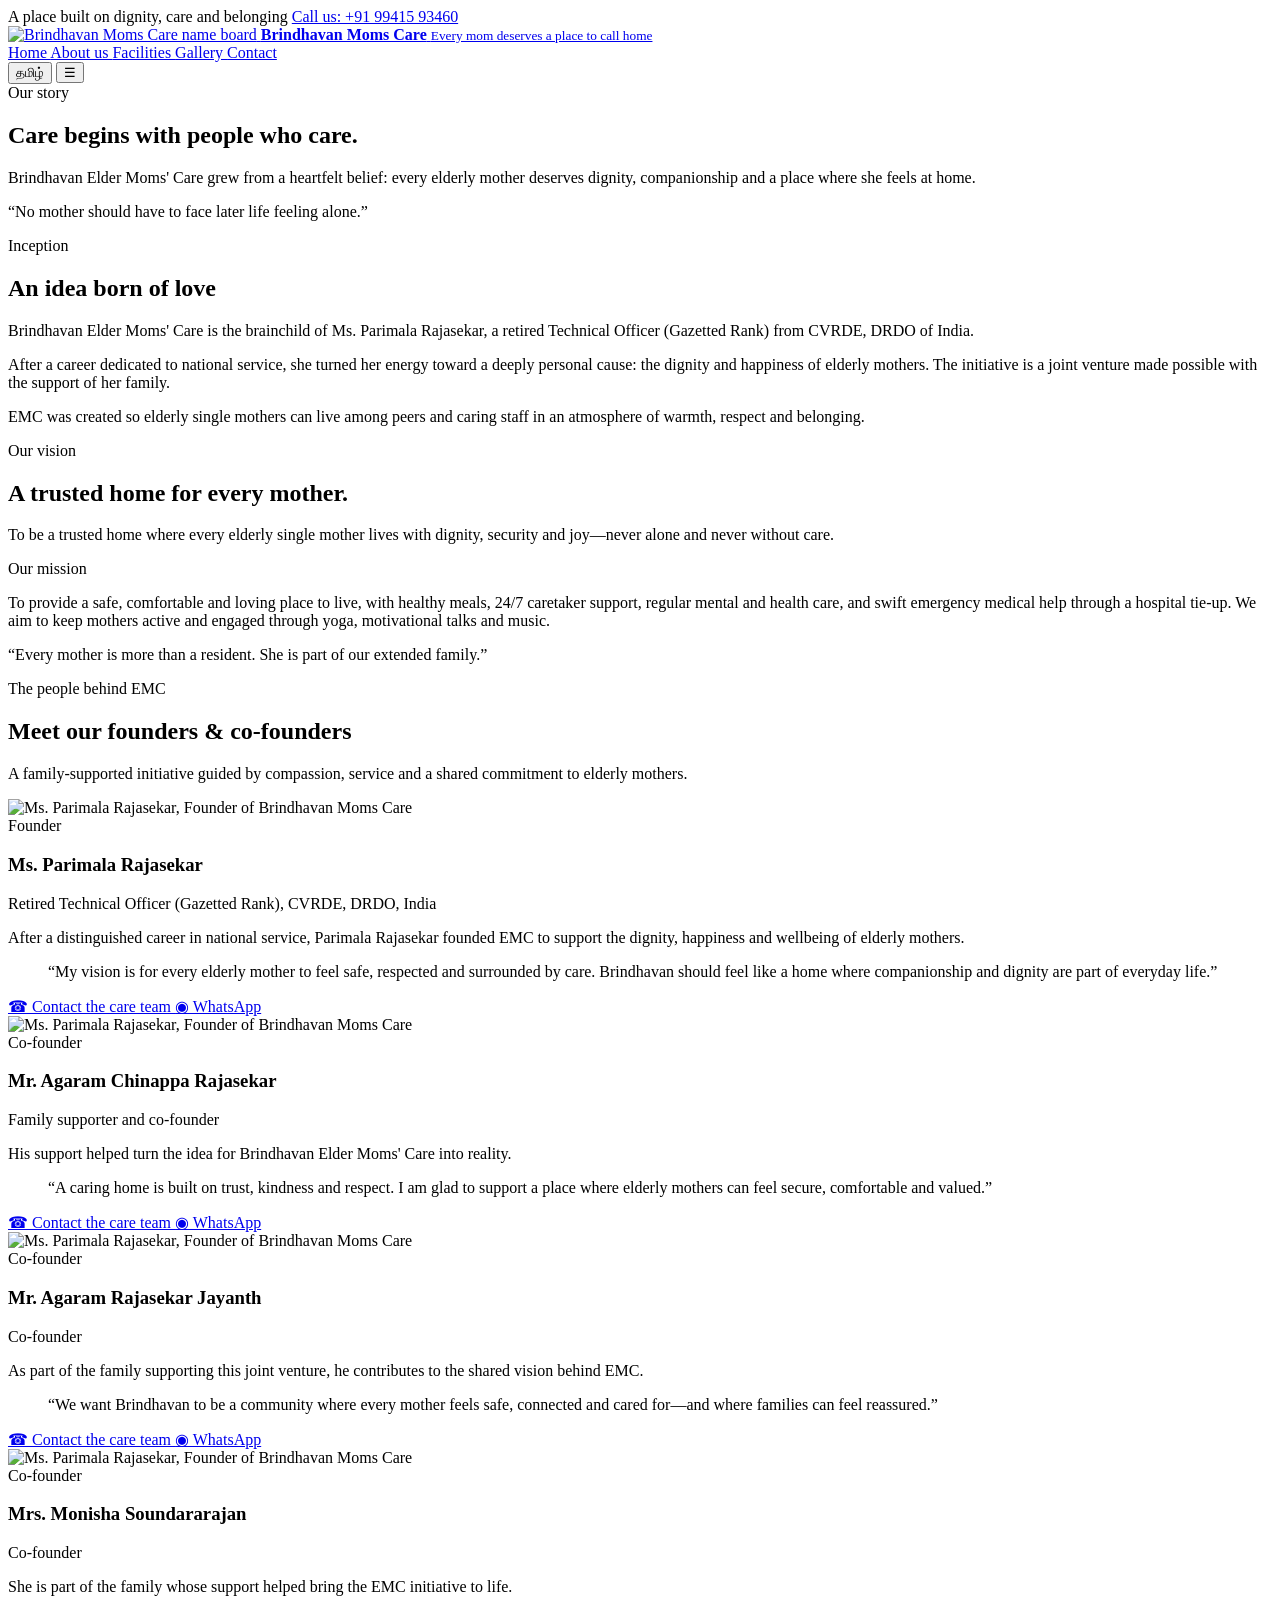
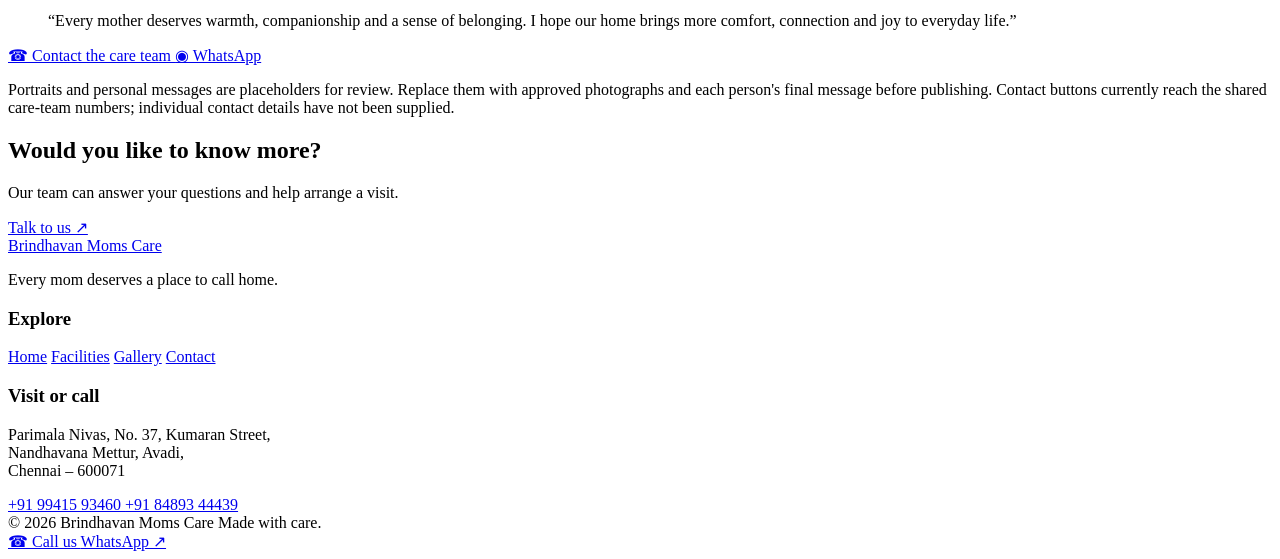
==== about.html @ d71b8631 "Add files via upload" ====
<!doctype html>
<html lang="en">
<head>
    <meta charset="utf-8">
    <meta name="viewport" content="width=device-width, initial-scale=1">
    <meta name="theme-color" content="#304c3b">
    <meta
        name="description"
        content="Meet the family behind Brindhavan Elder Moms' Care and learn about its vision and mission."
    >

    <title>About Us | Brindhavan Moms Care</title>

    <link rel="stylesheet" href="assets/style.css">
</head>

<body>
    <div class="topbar">
        <div class="container">
            <span
                data-en="A place built on dignity, care and belonging"
                data-ta="மரியாதை, அக்கறை, அன்பு நிறைந்த இல்லம்"
            >
                A place built on dignity, care and belonging
            </span>

            <span class="top-right">
                <a href="tel:+919941593460">
                    Call us: +91 99415 93460
                </a>
            </span>
        </div>
    </div>

    <header class="site-header">
        <div class="container nav-wrap">
            <a class="brand" href="index.html">
                <img
                    src="assets/brindhavan-board.jpg"
                    alt="Brindhavan Moms Care name board"
                >

                <span>
                    <strong>Brindhavan Moms Care</strong>
                    <small>Every mom deserves a place to call home</small>
                </span>
            </a>

            <nav class="nav" aria-label="Main navigation">
                <a href="index.html" data-en="Home" data-ta="முகப்பு">
                    Home
                </a>

                <a
                    class="active"
                    href="about.html"
                    data-en="About us"
                    data-ta="எங்களைப் பற்றி"
                >
                    About us
                </a>

                <a
                    href="facilities.html"
                    data-en="Facilities"
                    data-ta="வசதிகள்"
                >
                    Facilities
                </a>

                <a
                    href="gallery.html"
                    data-en="Gallery"
                    data-ta="புகைப்படங்கள்"
                >
                    Gallery
                </a>

                <a
                    href="contact.html"
                    data-en="Contact"
                    data-ta="தொடர்பு"
                >
                    Contact
                </a>
            </nav>

            <div class="nav-actions">
                <button
                    class="lang-btn"
                    type="button"
                    aria-label="Switch language"
                >
                    தமிழ்
                </button>

                <button
                    class="menu-btn"
                    type="button"
                    aria-label="Open navigation"
                    aria-expanded="false"
                >
                    ☰
                </button>
            </div>
        </div>
    </header>

    <main>
        <!-- Page Hero -->
        <section class="page-hero">
            <div class="container">
                <span class="eyebrow">Our story</span>

                <h1>Care begins with people who care.</h1>

                <p class="lead">
                    Brindhavan Elder Moms' Care grew from a heartfelt belief:
                    every elderly mother deserves dignity, companionship and
                    a place where she feels at home.
                </p>
            </div>
        </section>

        <!-- Inception -->
        <section class="section">
            <div class="container split">
                <div class="art-panel reveal">
                    <div class="art-quote">
                        <p>
                            “No mother should have to face later life feeling alone.”
                        </p>
                    </div>
                </div>

                <div class="reveal">
                    <span class="eyebrow">Inception</span>

                    <h2>An idea born of love</h2>

                    <p class="lead">
                        Brindhavan Elder Moms' Care is the brainchild of
                        Ms. Parimala Rajasekar, a retired Technical Officer
                        (Gazetted Rank) from CVRDE, DRDO of India.
                    </p>

                    <p>
                        After a career dedicated to national service, she
                        turned her energy toward a deeply personal cause:
                        the dignity and happiness of elderly mothers. The
                        initiative is a joint venture made possible with
                        the support of her family.
                    </p>

                    <p>
                        EMC was created so elderly single mothers can live
                        among peers and caring staff in an atmosphere of
                        warmth, respect and belonging.
                    </p>
                </div>
            </div>
        </section>

        <!-- Vision and Mission -->
        <section class="section soft-band">
            <div class="container split">
                <div class="reveal">
                    <span class="eyebrow">Our vision</span>

                    <h2>A trusted home for every mother.</h2>

                    <p class="lead">
                        To be a trusted home where every elderly single
                        mother lives with dignity, security and joy—never
                        alone and never without care.
                    </p>

                    <span class="eyebrow" style="margin-top: 18px">
                        Our mission
                    </span>

                    <p>
                        To provide a safe, comfortable and loving place to
                        live, with healthy meals, 24/7 caretaker support,
                        regular mental and health care, and swift emergency
                        medical help through a hospital tie-up. We aim to
                        keep mothers active and engaged through yoga,
                        motivational talks and music.
                    </p>
                </div>

                <div class="art-panel reveal">
                    <div class="art-quote">
                        <p>
                            “Every mother is more than a resident. She is
                            part of our extended family.”
                        </p>
                    </div>
                </div>
            </div>
        </section>

        <!-- Founders and Co-founders -->
        <section class="section">
            <div class="container">
                <div class="section-head">
                    <span class="eyebrow">The people behind EMC</span>

                    <h2>Meet our founders &amp; co-founders</h2>

                    <p class="lead">
                        A family-supported initiative guided by compassion,
                        service and a shared commitment to elderly mothers.
                    </p>
                </div>

                <div class="profile-list">
                    <!-- Founder: Parimala Rajasekar -->
                    <article class="profile reveal">
                        <div class="portrait">
    <img
        src="images/parimala-rajasekar.jpg"
        alt="Ms. Parimala Rajasekar, Founder of Brindhavan Moms Care"
    />
</div>

                        <div class="profile-body">
                            <span class="role">Founder</span>

                            <h3>Ms. Parimala Rajasekar</h3>

                            <p class="position">
                                Retired Technical Officer (Gazetted Rank),
                                CVRDE, DRDO, India
                            </p>

                            <p>
                                After a distinguished career in national
                                service, Parimala Rajasekar founded EMC to
                                support the dignity, happiness and wellbeing
                                of elderly mothers.
                            </p>

                            <blockquote class="message">
                                “My vision is for every elderly mother to
                                feel safe, respected and surrounded by care.
                                Brindhavan should feel like a home where
                                companionship and dignity are part of
                                everyday life.”
                            </blockquote>

                            <div class="contact-links">
                                <a href="tel:+919941593460">
                                    ☎ Contact the care team
                                </a>

                                <a
                                    href="https://wa.me/919941593460"
                                    target="_blank"
                                    rel="noopener"
                                >
                                    ◉ WhatsApp
                                </a>
                            </div>
                        </div>
                    </article>

                    <!-- Co-founder: Agaram Chinappa Rajasekar -->
                    <article class="profile reveal">
                        <div class="portrait">
    <img
        src="images/parimala-rajasekar.jpg"
        alt="Ms. Parimala Rajasekar, Founder of Brindhavan Moms Care"
    />
</div>

                        <div class="profile-body">
                            <span class="role">Co-founder</span>

                            <h3>Mr. Agaram Chinappa Rajasekar</h3>

                            <p class="position">
                                Family supporter and co-founder
                            </p>

                            <p>
                                His support helped turn the idea for
                                Brindhavan Elder Moms' Care into reality.
                            </p>

                            <blockquote class="message">
                                “A caring home is built on trust, kindness
                                and respect. I am glad to support a place
                                where elderly mothers can feel secure,
                                comfortable and valued.”
                            </blockquote>

                            <div class="contact-links">
                                <a href="tel:+919941593460">
                                    ☎ Contact the care team
                                </a>

                                <a
                                    href="https://wa.me/919941593460"
                                    target="_blank"
                                    rel="noopener"
                                >
                                    ◉ WhatsApp
                                </a>
                            </div>
                        </div>
                    </article>

                    <!-- Co-founder: Agaram Rajasekar Jayanth -->
                    <article class="profile reveal">
                        <div class="portrait">
    <img
        src="images/parimala-rajasekar.jpg"
        alt="Ms. Parimala Rajasekar, Founder of Brindhavan Moms Care"
    />
</div>

                        <div class="profile-body">
                            <span class="role">Co-founder</span>

                            <h3>Mr. Agaram Rajasekar Jayanth</h3>

                            <p class="position">Co-founder</p>

                            <p>
                                As part of the family supporting this joint
                                venture, he contributes to the shared vision
                                behind EMC.
                            </p>

                            <blockquote class="message">
                                “We want Brindhavan to be a community where
                                every mother feels safe, connected and cared
                                for—and where families can feel reassured.”
                            </blockquote>

                            <div class="contact-links">
                                <a href="tel:+919941593460">
                                    ☎ Contact the care team
                                </a>

                                <a
                                    href="https://wa.me/919941593460"
                                    target="_blank"
                                    rel="noopener"
                                >
                                    ◉ WhatsApp
                                </a>
                            </div>
                        </div>
                    </article>

                    <!-- Co-founder: Monisha Soundararajan -->
                    <article class="profile reveal">
                        <div class="portrait">
    <img
        src="images/parimala-rajasekar.jpg"
        alt="Ms. Parimala Rajasekar, Founder of Brindhavan Moms Care"
    />
</div>

                        <div class="profile-body">
                            <span class="role">Co-founder</span>

                            <h3>Mrs. Monisha Soundararajan</h3>

                            <p class="position">Co-founder</p>

                            <p>
                                She is part of the family whose support
                                helped bring the EMC initiative to life.
                            </p>

                            <blockquote class="message">
                                “Every mother deserves warmth, companionship
                                and a sense of belonging. I hope our home
                                brings more comfort, connection and joy to
                                everyday life.”
                            </blockquote>

                            <div class="contact-links">
                                <a href="tel:+919941593460">
                                    ☎ Contact the care team
                                </a>

                                <a
                                    href="https://wa.me/919941593460"
                                    target="_blank"
                                    rel="noopener"
                                >
                                    ◉ WhatsApp
                                </a>
                            </div>
                        </div>
                    </article>
                </div>

                <p class="profile-note">
                    Portraits and personal messages are placeholders for
                    review. Replace them with approved photographs and each
                    person's final message before publishing. Contact buttons
                    currently reach the shared care-team numbers; individual
                    contact details have not been supplied.
                </p>
            </div>
        </section>

        <!-- Contact CTA -->
        <section class="section" style="padding-top: 0">
            <div class="container">
                <div class="cta-band">
                    <div>
                        <h2>Would you like to know more?</h2>

                        <p>
                            Our team can answer your questions and help
                            arrange a visit.
                        </p>
                    </div>

                    <a class="btn" href="contact.html">
                        Talk to us ↗
                    </a>
                </div>
            </div>
        </section>
    </main>

    <!-- Footer -->
    <footer class="site-footer">
        <div class="container">
            <div class="footer-grid">
                <div>
                    <a class="footer-brand" href="index.html">
                        Brindhavan Moms Care
                    </a>

                    <p>Every mom deserves a place to call home.</p>
                </div>

                <div>
                    <h3>Explore</h3>

                    <a href="index.html">Home</a>
                    <a href="facilities.html">Facilities</a>
                    <a href="gallery.html">Gallery</a>
                    <a href="contact.html">Contact</a>
                </div>

                <div>
                    <h3>Visit or call</h3>

                    <p>
                        Parimala Nivas, No. 37, Kumaran Street,<br>
                        Nandhavana Mettur, Avadi,<br>
                        Chennai – 600071
                    </p>

                    <a href="tel:+919941593460">
                        +91 99415 93460
                    </a>

                    <a href="tel:+918489344439">
                        +91 84893 44439
                    </a>
                </div>
            </div>

            <div class="copyright">
                <span>
                    © <span data-year></span> Brindhavan Moms Care
                </span>

                <span>Made with care.</span>
            </div>
        </div>
    </footer>

    <!-- Mobile Call-to-action -->
    <div class="mobile-cta">
        <a class="btn" href="tel:+919941593460">
            ☎ Call us
        </a>

        <a
            class="btn gold"
            href="https://wa.me/919941593460"
            target="_blank"
            rel="noopener"
        >
            WhatsApp ↗
        </a>
    </div>

    <!-- Scripts -->
    <script src="assets/script.js"></script>

    <script>
        document.querySelector('[data-year]').textContent =
            new Date().getFullYear();
    </script>
</body>
</html>
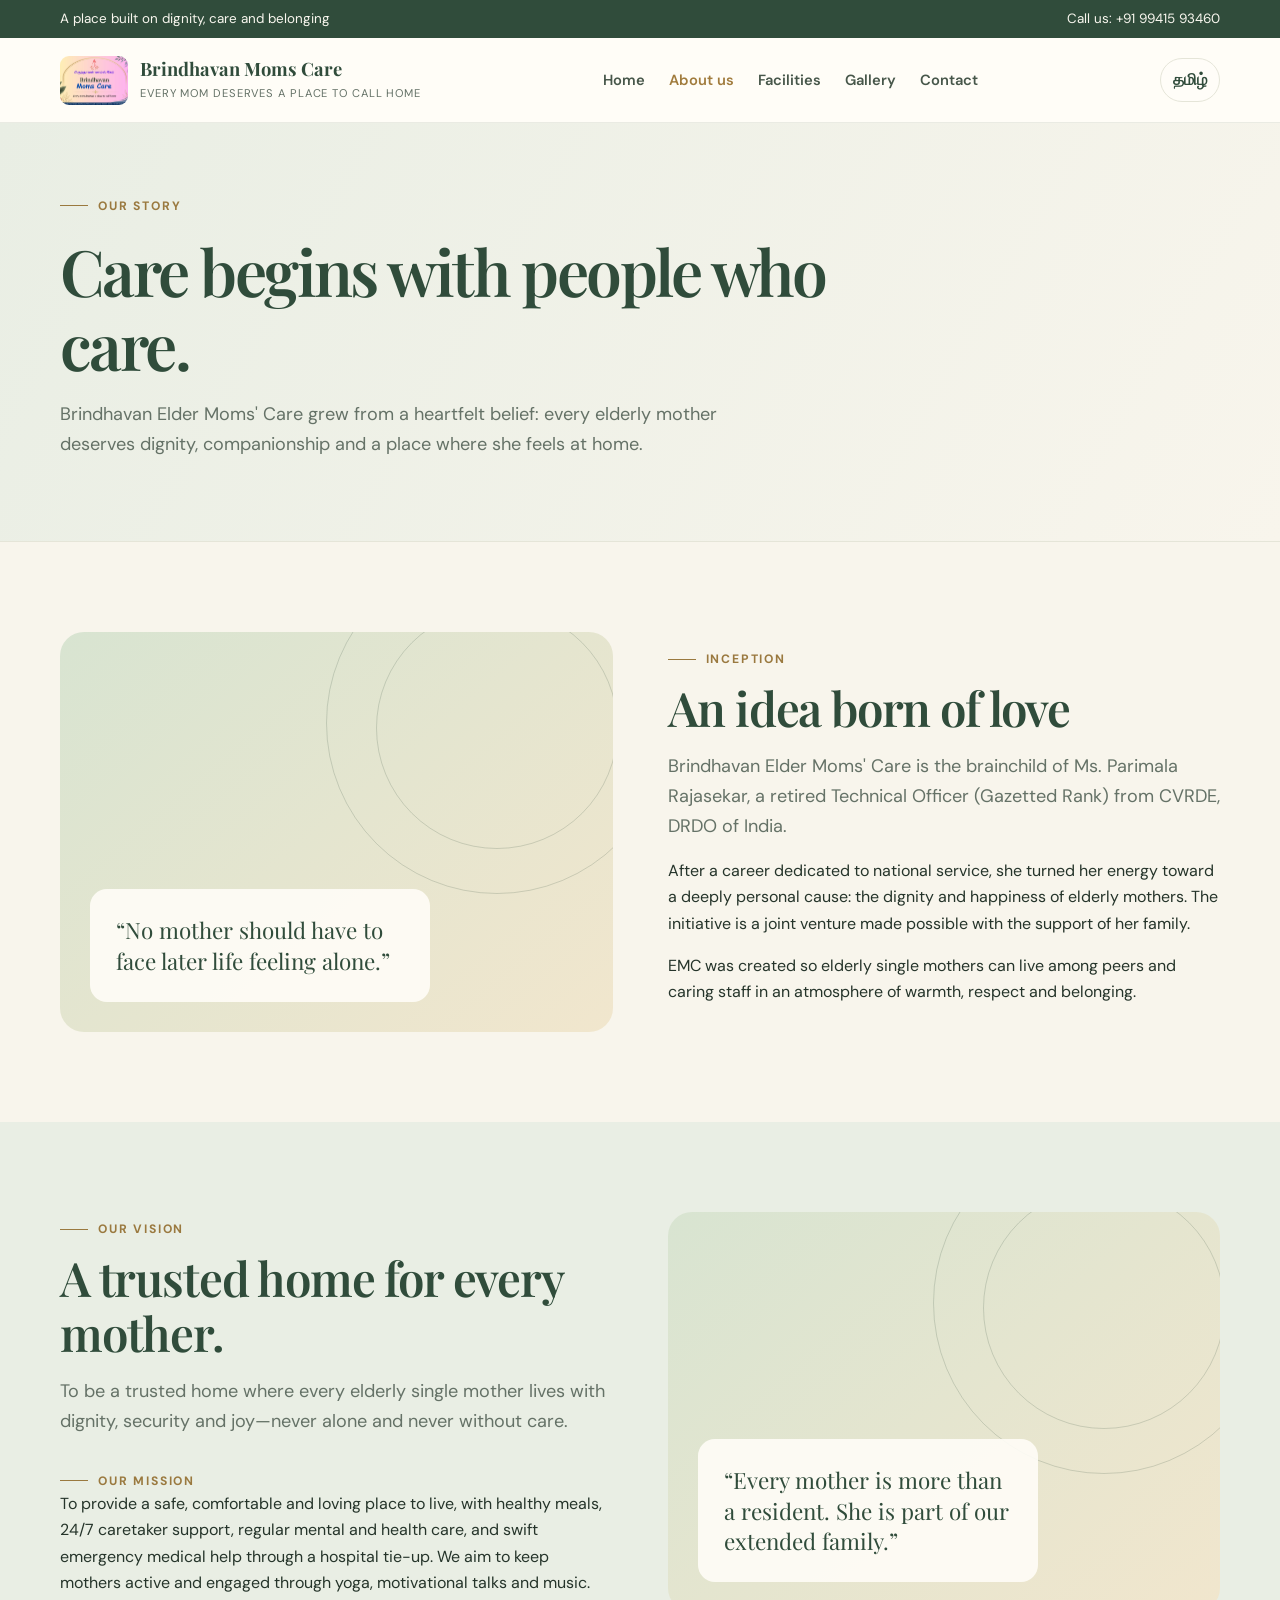
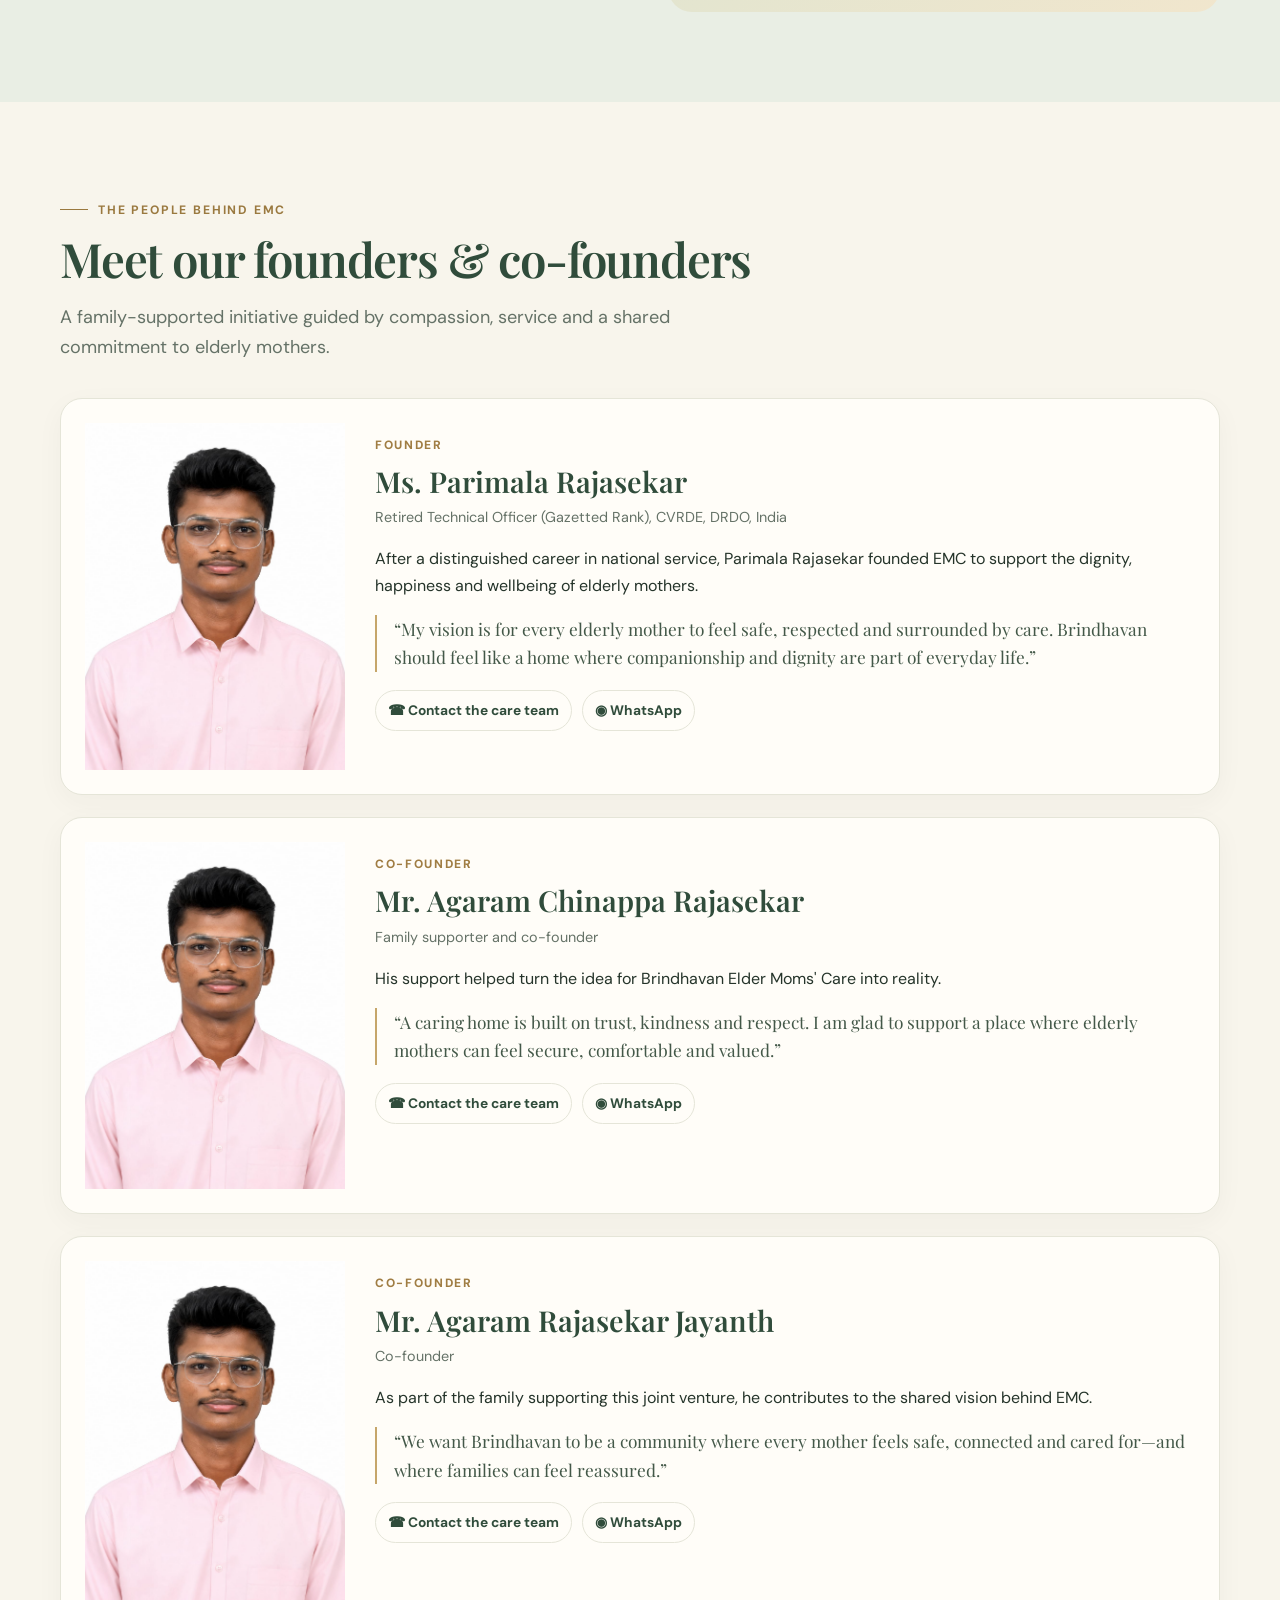
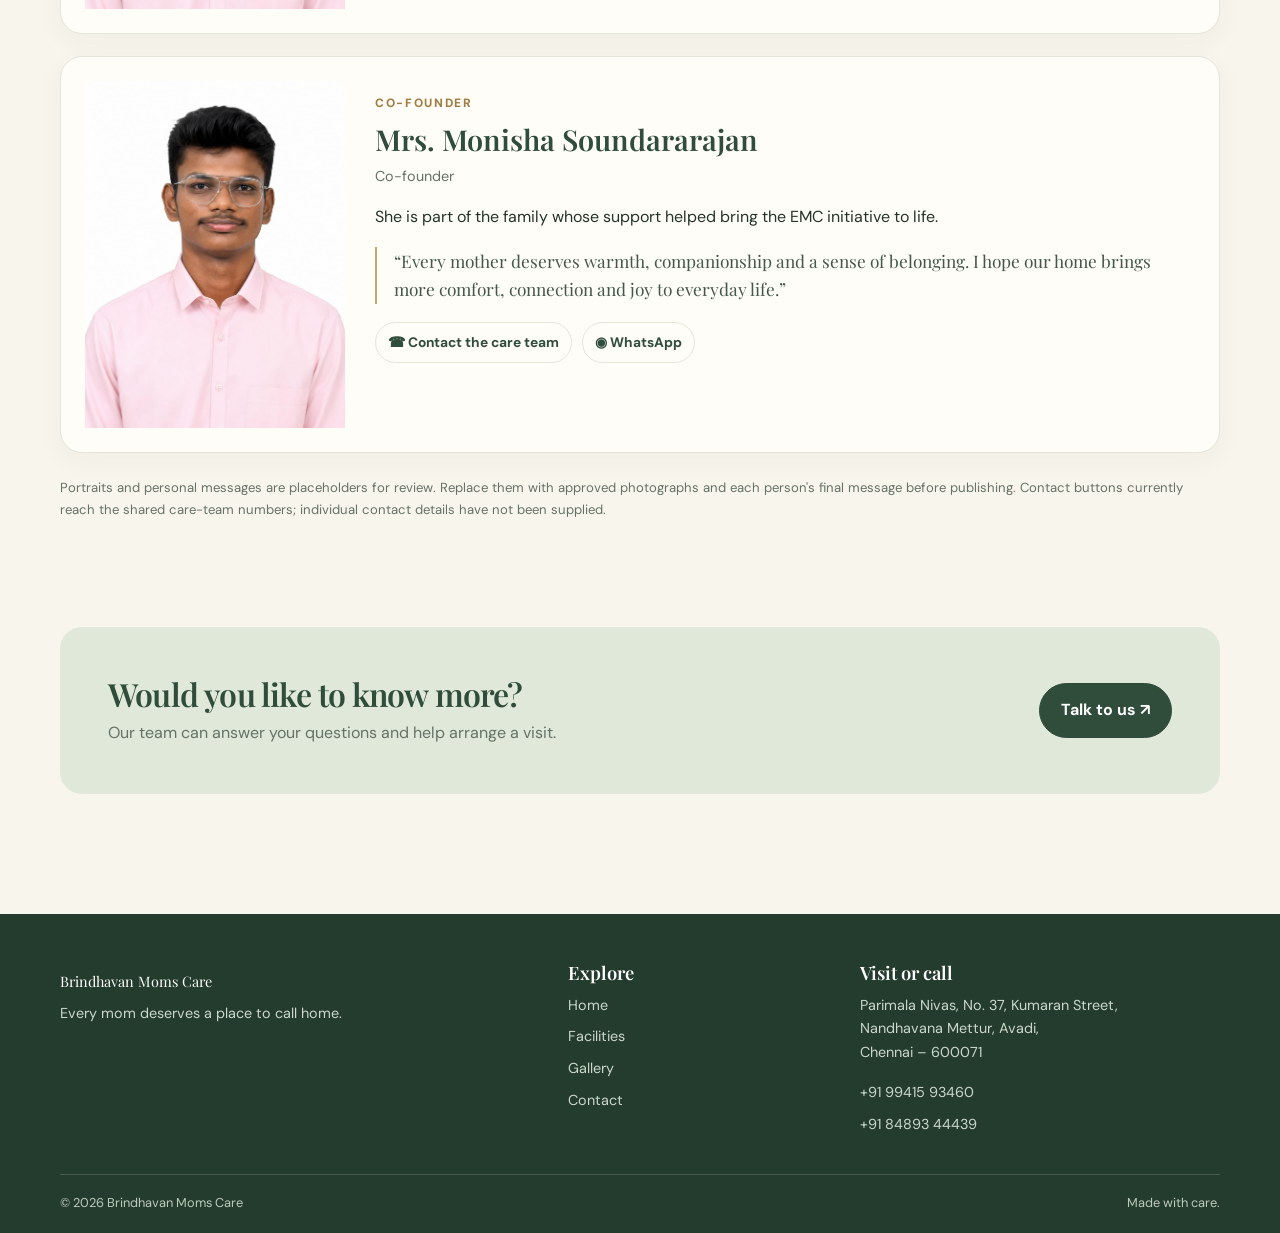
==== commit bdbdeb21: "1st edit" ====
--- a/about.html
+++ b/about.html
@@ -220,7 +220,7 @@
                     <article class="profile reveal">
                         <div class="portrait">
     <img
-        src="images/parimala-rajasekar.jpg"
+        src="about-OB/parimala-rajasekar.jpg"
         alt="Ms. Parimala Rajasekar, Founder of Brindhavan Moms Care"
     />
 </div>
@@ -270,7 +270,7 @@
                     <article class="profile reveal">
                         <div class="portrait">
     <img
-        src="images/parimala-rajasekar.jpg"
+        src="about-OB/parimala-rajasekar.jpg"
         alt="Ms. Parimala Rajasekar, Founder of Brindhavan Moms Care"
     />
 </div>
@@ -316,7 +316,7 @@
                     <article class="profile reveal">
                         <div class="portrait">
     <img
-        src="images/parimala-rajasekar.jpg"
+        src="about-OB/parimala-rajasekar.jpg"
         alt="Ms. Parimala Rajasekar, Founder of Brindhavan Moms Care"
     />
 </div>
@@ -360,7 +360,7 @@
                     <article class="profile reveal">
                         <div class="portrait">
     <img
-        src="images/parimala-rajasekar.jpg"
+        src="about-OB/parimala-rajasekar.jpg"
         alt="Ms. Parimala Rajasekar, Founder of Brindhavan Moms Care"
     />
 </div>
--- a/assets/style.css
+++ b/assets/style.css
@@ -0,0 +1,1035 @@
+@import url('https://fonts.googleapis.com/css2?family=DM+Sans:wght@400;500;600;700&family=Playfair+Display:wght@500;600;700&display=swap');
+:root {
+    --cream:#f8f5ec;
+    --paper:#fffdf8;
+    --green:#304c3b;
+    --green2:#496a52;
+    --sage:#dfe8d9;
+    --gold:#c6a66a;
+    --ink:#25342a;
+    --muted:#657267;
+    --line:#e5e5d8;
+    --white:#fff;
+    --shadow:0 18px 50px rgba(39,63,46,.09)
+}
+* {
+    box-sizing:border-box
+}
+html {
+    scroll-behavior:smooth
+}
+body {
+    margin:0;
+    background:var(--cream);
+    color:var(--ink);
+    font-family:'DM Sans',sans-serif;
+    line-height:1.65
+}
+img {
+    max-width:100%;
+    display:block
+}
+a {
+    color:inherit
+}
+button,input,textarea,select {
+    font:inherit
+}
+.container {
+    width:min(1160px,calc(100% - 40px));
+    margin:auto
+}
+.topbar {
+    background:var(--green);
+    color:#f9f7ef;
+    font-size:.84rem
+}
+.topbar .container {
+    display:flex;
+    justify-content:space-between;
+    gap:12px;
+    align-items:center;
+    padding:8px 0
+}
+.topbar a {
+    text-decoration:none
+}
+.site-header {
+    position:sticky;
+    top:0;
+    z-index:50;
+    background:rgba(255,253,248,.94);
+    backdrop-filter:blur(14px);
+    border-bottom:1px solid rgba(48,76,59,.1)
+}
+.nav-wrap {
+    min-height:84px;
+    display:flex;
+    align-items:center;
+    justify-content:space-between;
+    gap:20px
+}
+.brand {
+    display:flex;
+    align-items:center;
+    gap:12px;
+    text-decoration:none;
+    min-width:0
+}
+.brand img {
+    width:68px;
+    height:49px;
+    object-fit:cover;
+    object-position:center;
+    border-radius:9px
+}
+.brand strong {
+    display:block;
+    font-family:'Playfair Display',serif;
+    color:var(--green);
+    font-size:1.15rem;
+    line-height:1.2
+}
+.brand small {
+    display:block;
+    color:var(--muted);
+    font-size:.7rem;
+    letter-spacing:.08em;
+    text-transform:uppercase;
+    margin-top:4px
+}
+.nav {
+    display:flex;
+    align-items:center;
+    gap:24px
+}
+.nav a {
+    text-decoration:none;
+    font-size:.92rem;
+    font-weight:600;
+    color:#47574a;
+    transition:color .2s
+}
+.nav a:hover,.nav a.active {
+    color:#a17c3d
+}
+.nav-actions {
+    display:flex;
+    align-items:center;
+    gap:10px
+}
+.lang-btn,.menu-btn {
+    border:1px solid var(--line);
+    background:var(--paper);
+    color:var(--green);
+    border-radius:999px;
+    padding:8px 12px;
+    cursor:pointer;
+    font-weight:700
+}
+.menu-btn {
+    display:none
+}
+.btn {
+    display:inline-flex;
+    justify-content:center;
+    align-items:center;
+    gap:9px;
+    background:var(--green);
+    color:white;
+    text-decoration:none;
+    border:1px solid var(--green);
+    border-radius:999px;
+    padding:13px 21px;
+    font-weight:700;
+    transition:transform .2s,background .2s;
+    cursor:pointer
+}
+.btn:hover {
+    transform:translateY(-2px);
+    background:var(--green2)
+}
+.btn.light {
+    background:transparent;
+    color:var(--green);
+    border-color:#a7b7a7
+}
+.btn.gold {
+    background:#b38c4b;
+    border-color:#b38c4b
+}
+.eyebrow {
+    display:inline-flex;
+    align-items:center;
+    gap:10px;
+    color:#9a793f;
+    text-transform:uppercase;
+    letter-spacing:.15em;
+    font-size:.76rem;
+    font-weight:700
+}
+.eyebrow:before {
+    content:'';
+    width:28px;
+    height:1px;
+    background:currentColor
+}
+h1,h2,h3 {
+    font-family:'Playfair Display',serif;
+    line-height:1.16;
+    color:var(--green);
+    font-weight:600
+}
+h1 {
+    font-size:clamp(2.6rem,5.7vw,5rem);
+    letter-spacing:-.04em;
+    margin:18px 0
+}
+h2 {
+    font-size:clamp(2rem,3.7vw,3.2rem);
+    letter-spacing:-.025em;
+    margin:12px 0 16px
+}
+h3 {
+    font-size:1.35rem;
+    margin:0 0 10px
+}
+p {
+    margin:0 0 16px
+}
+.lead {
+    font-size:1.13rem;
+    color:var(--muted);
+    max-width:620px
+}
+.section {
+    padding:90px 0
+}
+.section-head {
+    max-width:700px;
+    margin-bottom:35px
+}
+.section-head.center {
+    text-align:center;
+    margin-left:auto;
+    margin-right:auto
+}
+.section-head.center .eyebrow {
+    justify-content:center
+}
+.section-head.center .lead {
+    margin-left:auto;
+    margin-right:auto
+}
+.hero {
+    padding:62px 0 74px;
+    overflow:hidden;
+    position:relative;
+    background:radial-gradient(ellipse at 85% 20%,#e3eadc 0,transparent 36%),linear-gradient(135deg,#f8f5ec 0%,#f2f1e6 100%)
+}
+.hero-grid {
+    display:grid;
+    grid-template-columns:1.02fr .98fr;
+    align-items:center;
+    gap:54px
+}
+.hero h1 em {
+    font-weight:500;
+    color:#9b7c48
+}
+.hero-actions {
+    display:flex;
+    flex-wrap:wrap;
+    gap:12px;
+    margin:27px 0
+}
+.trust-row {
+    display:flex;
+    gap:18px;
+    flex-wrap:wrap;
+    margin-top:28px;
+    color:var(--muted);
+    font-size:.9rem
+}
+.trust-row span {
+    display:flex;
+    align-items:center;
+    gap:7px
+}
+.check {
+    color:#638363;
+    font-weight:800
+}
+.hero-visual {
+    position:relative;
+    padding:16px
+}
+.hero-board {
+    width:100%;
+    border-radius:26px;
+    box-shadow:var(--shadow);
+    border:8px solid rgba(255,255,255,.75);
+    position:relative;
+    z-index:2
+}
+.visual-orb {
+    position:absolute;
+    border-radius:50%;
+    background:#d7e3d1;
+    right:-10px;
+    top:-14px;
+    width:150px;
+    height:150px
+}
+.visual-note {
+    position:absolute;
+    z-index:3;
+    bottom:0;
+    left:-12px;
+    background:var(--paper);
+    border:1px solid var(--line);
+    padding:17px 20px;
+    border-radius:15px;
+    box-shadow:var(--shadow);
+    max-width:240px
+}
+.visual-note strong {
+    display:block;
+    font-family:'Playfair Display',serif;
+    font-size:1.1rem;
+    color:var(--green)
+}
+.visual-note small {
+    color:var(--muted)
+}
+.stats {
+    display:grid;
+    grid-template-columns:repeat(3,1fr);
+    gap:1px;
+    background:var(--line);
+    border:1px solid var(--line);
+    border-radius:18px;
+    overflow:hidden;
+    margin-top:44px
+}
+.stat {
+    background:var(--paper);
+    padding:21px;
+    text-align:center
+}
+.stat strong {
+    display:block;
+    font-family:'Playfair Display',serif;
+    font-size:1.6rem;
+    color:var(--green)
+}
+.stat span {
+    font-size:.82rem;
+    color:var(--muted)
+}
+.cards {
+    display:grid;
+    grid-template-columns:repeat(3,1fr);
+    gap:20px
+}
+.card {
+    background:var(--paper);
+    border:1px solid var(--line);
+    border-radius:18px;
+    padding:26px;
+    box-shadow:0 7px 22px rgba(39,63,46,.025)
+}
+.icon-box {
+    width:48px;
+    height:48px;
+    border-radius:15px;
+    background:var(--sage);
+    display:grid;
+    place-items:center;
+    color:var(--green);
+    font-size:1.3rem;
+    margin-bottom:19px
+}
+.card p {
+    color:var(--muted);
+    font-size:.96rem;
+    margin:0
+}
+.soft-band {
+    background:#e9eee4
+}
+.split {
+    display:grid;
+    grid-template-columns:1fr 1fr;
+    align-items:center;
+    gap:55px
+}
+.art-panel {
+    min-height:400px;
+    border-radius:24px;
+    position:relative;
+    overflow:hidden;
+    background:linear-gradient(140deg,#d8e4d1,#f1e6cd);
+    padding:30px;
+    display:flex;
+    align-items:end
+}
+.art-panel:before,.art-panel:after {
+    content:'';
+    position:absolute;
+    border-radius:50%;
+    border:1px solid rgba(48,76,59,.18)
+}
+.art-panel:before {
+    width:340px;
+    height:340px;
+    top:-80px;
+    right:-55px
+}
+.art-panel:after {
+    width:240px;
+    height:240px;
+    top:-25px;
+    right:-5px
+}
+.art-quote {
+    position:relative;
+    z-index:2;
+    background:rgba(255,253,248,.9);
+    padding:26px;
+    border-radius:17px;
+    max-width:340px
+}
+.art-quote p {
+    font-family:'Playfair Display',serif;
+    font-size:1.4rem;
+    line-height:1.35;
+    color:var(--green);
+    margin:0
+}
+.check-list {
+    list-style:none;
+    padding:0;
+    margin:22px 0
+}
+.check-list li {
+    display:flex;
+    gap:12px;
+    margin:12px 0;
+    color:var(--muted)
+}
+.check-list li:before {
+    content:'✓';
+    color:#71916d;
+    font-weight:800
+}
+.room-grid {
+    display:grid;
+    grid-template-columns:1fr 1fr;
+    gap:22px
+}
+.room-card {
+    padding:32px;
+    border-radius:20px;
+    border:1px solid var(--line);
+    background:var(--paper);
+    position:relative;
+    overflow:hidden
+}
+.room-card.featured {
+    background:var(--green);
+    color:#eef4eb
+}
+.room-card.featured h3 {
+    color:#fff
+}
+.room-card.featured p,.room-card.featured li {
+    color:#dce7da
+}
+.room-card p {
+    color:var(--muted)
+}
+.room-card ul {
+    padding-left:20px;
+    color:var(--muted)
+}
+.room-tag {
+    display:inline-block;
+    background:#e8efdf;
+    color:var(--green);
+    padding:5px 10px;
+    border-radius:999px;
+    font-size:.76rem;
+    font-weight:700;
+    margin-bottom:16px
+}
+.room-card.featured .room-tag {
+    background:#526c56;
+    color:#fff
+}
+.profile-list {
+    display:grid;
+    gap:22px
+}
+.profile {
+    display:grid;
+    grid-template-columns:260px 1fr;
+    gap:30px;
+    align-items:stretch;
+    padding:24px;
+    border-radius:22px;
+    background:var(--paper);
+    border:1px solid var(--line);
+    box-shadow:0 8px 28px rgba(39,63,46,.04)
+}
+.portrait-placeholder {
+    min-height:250px;
+    border-radius:16px;
+    background:linear-gradient(145deg,#e3eadc,#f1e5cd);
+    display:flex;
+    align-items:center;
+    justify-content:center;
+    position:relative;
+    overflow:hidden;
+    text-align:center;
+    padding:20px
+}
+.portrait img {
+    width: 100%;
+    height: 100%;
+    display: block;
+    object-fit: cover;
+    object-position: center top;
+}
+.portrait-placeholder:before {
+    content:'';
+    position:absolute;
+    width:180px;
+    height:180px;
+    border:1px solid rgba(48,76,59,.15);
+    border-radius:50%;
+    top:-45px;
+    right:-50px
+}
+.portrait-placeholder .initials {
+    font-family:'Playfair Display',serif;
+    font-size:3rem;
+    color:#58725a;
+    opacity:.7
+}
+.portrait-placeholder small {
+    display:block;
+    position:absolute;
+    bottom:13px;
+    left:12px;
+    right:12px;
+    color:#5e705f;
+    font-size:.72rem
+}
+.profile-body {
+    padding:8px 0
+}
+.role {
+    font-size:.75rem;
+    text-transform:uppercase;
+    letter-spacing:.14em;
+    color:#a07d43;
+    font-weight:800
+}
+.profile h3 {
+    font-size:1.8rem;
+    margin:8px 0
+}
+.profile .position {
+    color:var(--muted);
+    font-size:.9rem;
+    margin-bottom:16px
+}
+.message {
+    padding-left:17px;
+    border-left:2px solid var(--gold);
+    font-family:'Playfair Display',serif;
+    font-size:1.08rem;
+    color:#435848;
+    margin:15px 0 18px
+}
+.contact-links {
+    display:flex;
+    gap:10px;
+    flex-wrap:wrap
+}
+.contact-links a {
+    font-size:.86rem;
+    text-decoration:none;
+    border:1px solid var(--line);
+    border-radius:999px;
+    padding:8px 12px;
+    color:var(--green);
+    font-weight:700
+}
+.profile-note {
+    font-size:.82rem;
+    color:var(--muted);
+    margin-top:24px
+}
+.page-hero {
+    padding:65px 0;
+    background:linear-gradient(120deg,#e9eee4,#f8f5ec);
+    border-bottom:1px solid var(--line)
+}
+.page-hero h1 {
+    font-size:clamp(2.5rem,5vw,4.2rem);
+    max-width:800px
+}
+.page-hero .lead {
+    max-width:730px
+}
+.gallery-grid {
+    display:grid;
+    grid-template-columns:repeat(3,1fr);
+    gap:18px
+}
+.gallery-tile {
+    min-height:250px;
+    border-radius:18px;
+    padding:22px;
+    display:flex;
+    align-items:end;
+    position:relative;
+    overflow:hidden;
+    background:linear-gradient(145deg,#dce7d6,#f3e6cb)
+}
+.gallery-tile:nth-child(2) {
+    background:linear-gradient(145deg,#d4e2df,#f0e4d2)
+}
+.gallery-tile:nth-child(3) {
+    background:linear-gradient(145deg,#e6ddcc,#cdddc9)
+}
+.gallery-tile:nth-child(4) {
+    background:linear-gradient(145deg,#dce4d4,#ead7c6)
+}
+.gallery-tile:nth-child(5) {
+    background:linear-gradient(145deg,#e9e3d2,#d5e4d4)
+}
+.gallery-tile:nth-child(6) {
+    background:linear-gradient(145deg,#d4e1d4,#e9ddc7)
+}
+.gallery-tile:before {
+    content:'';
+    position:absolute;
+    width:220px;
+    height:220px;
+    border-radius:50%;
+    border:1px solid rgba(48,76,59,.18);
+    top:-65px;
+    right:-45px
+}
+.gallery-tile span {
+    position:relative;
+    background:rgba(255,253,248,.86);
+    padding:10px 14px;
+    border-radius:11px;
+    font-weight:700;
+    color:var(--green)
+}
+.notice {
+    padding:15px 18px;
+    background:#f1ead8;
+    border:1px solid #e5d8b9;
+    border-radius:12px;
+    color:#66583c;
+    font-size:.88rem
+}
+.contact-grid {
+    display:grid;
+    grid-template-columns:.9fr 1.1fr;
+    gap:28px
+}
+.contact-panel {
+    background:var(--green);
+    color:#eef4eb;
+    padding:32px;
+    border-radius:20px
+}
+.contact-panel h2,.contact-panel h3 {
+    color:white
+}
+.contact-panel p {
+    color:#dce7da
+}
+.contact-item {
+    padding:17px 0;
+    border-top:1px solid rgba(255,255,255,.18)
+}
+.contact-item strong {
+    display:block;
+    color:#fff
+}
+.contact-item a {
+    color:#eef4eb;
+    text-decoration:none
+}
+.form-panel {
+    background:var(--paper);
+    border:1px solid var(--line);
+    padding:32px;
+    border-radius:20px
+}
+.form-grid {
+    display:grid;
+    grid-template-columns:1fr 1fr;
+    gap:16px
+}
+.field {
+    display:flex;
+    flex-direction:column;
+    gap:7px
+}
+.field.full {
+    grid-column:1/-1
+}
+.field label {
+    font-size:.87rem;
+    font-weight:700;
+    color:#485b4b
+}
+.field input,.field textarea,.field select {
+    width:100%;
+    border:1px solid #d9dfd4;
+    border-radius:10px;
+    padding:12px 13px;
+    background:#fffefa;
+    color:var(--ink)
+}
+.field textarea {
+    min-height:120px;
+    resize:vertical
+}
+.field input:focus,.field textarea:focus,.field select:focus {
+    outline:2px solid #9db79b;
+    outline-offset:1px
+}
+.faq {
+    max-width:850px;
+    margin:auto
+}
+.faq-item {
+    border-bottom:1px solid var(--line)
+}
+.faq-q {
+    width:100%;
+    text-align:left;
+    background:none;
+    border:0;
+    padding:20px 0;
+    display:flex;
+    justify-content:space-between;
+    gap:20px;
+    color:var(--green);
+    font-family:'Playfair Display',serif;
+    font-size:1.15rem;
+    cursor:pointer
+}
+.faq-a {
+    display:none;
+    color:var(--muted);
+    padding:0 30px 20px 0
+}
+.faq-item.open .faq-a {
+    display:block
+}
+.faq-q span:last-child {
+    font-family:'DM Sans',sans-serif;
+    font-size:1.4rem
+}
+.cta-band {
+    background:var(--sage);
+    padding:48px;
+    border-radius:22px;
+    display:flex;
+    align-items:center;
+    justify-content:space-between;
+    gap:25px
+}
+.cta-band h2 {
+    font-size:2rem;
+    margin:0 0 8px
+}
+.cta-band p {
+    color:var(--muted);
+    margin:0
+}
+.site-footer {
+    background:#243c2e;
+    color:#eaf0e7;
+    padding:48px 0 20px;
+    margin-top:30px
+}
+.footer-grid {
+    display:grid;
+    grid-template-columns:1.3fr .7fr 1fr;
+    gap:40px
+}
+.site-footer h3 {
+    color:#fff;
+    font-size:1.15rem
+}
+.site-footer p,.site-footer a {
+    color:#cbd8ca;
+    font-size:.9rem
+}
+.site-footer a {
+    display:block;
+    text-decoration:none;
+    margin:8px 0
+}
+.footer-brand {
+    font-family:'Playfair Display',serif;
+    font-size:1.4rem;
+    color:#fff!important
+}
+.copyright {
+    border-top:1px solid rgba(255,255,255,.16);
+    margin-top:30px;
+    padding-top:17px;
+    color:#bdcbbb;
+    font-size:.8rem;
+    display:flex;
+    justify-content:space-between;
+    gap:12px;
+    flex-wrap:wrap
+}
+.reveal {
+    opacity:0;
+    transform:translateY(16px);
+    transition:opacity .6s ease,transform .6s ease
+}
+.reveal.visible {
+    opacity:1;
+    transform:none
+}
+.mobile-cta {
+    display:none
+}
+@media(max-width:900px) {
+    .hero-grid,.split {
+        grid-template-columns:1fr;
+        gap:34px
+    }
+    .hero-copy {
+        max-width:760px
+    }
+    .hero-visual {
+        max-width:720px;
+        margin:auto
+    }
+    .cards {
+        grid-template-columns:repeat(2,1fr)
+    }
+    .profile {
+        grid-template-columns:220px 1fr
+    }
+    .contact-grid {
+        grid-template-columns:1fr
+    }
+    .footer-grid {
+        grid-template-columns:1fr 1fr
+    }
+    .footer-grid>div:first-child {
+        grid-column:1/-1
+    }
+    .nav {
+        gap:14px
+    }
+    .nav a {
+        font-size:.86rem
+    }
+}
+@media(max-width:680px) {
+    .container {
+        width:min(100% - 30px,1160px)
+    }
+    .topbar .container {
+        font-size:.75rem
+    }
+    .topbar .top-right {
+        display:none
+    }
+    .nav-wrap {
+        min-height:72px
+    }
+    .brand img {
+        width:55px;
+        height:42px
+    }
+    .brand strong {
+        font-size:1rem
+    }
+    .brand small {
+        font-size:.6rem
+    }
+    .menu-btn {
+        display:inline-flex
+    }
+    .nav {
+        display:none;
+        position:absolute;
+        top:100%;
+        left:0;
+        right:0;
+        padding:16px 20px 22px;
+        background:var(--paper);
+        border-bottom:1px solid var(--line);
+        box-shadow:var(--shadow);
+        flex-direction:column;
+        align-items:stretch;
+        gap:0
+    }
+    .nav.open {
+        display:flex
+    }
+    .nav a {
+        padding:12px 4px;
+        border-bottom:1px solid var(--line);
+        font-size:.96rem
+    }
+    .nav a:last-child {
+        border-bottom:0
+    }
+    .nav-actions {
+        margin-left:auto
+    }
+    .lang-btn {
+        padding:8px 10px
+    }
+    .hero {
+        padding:42px 0 50px
+    }
+    .hero-grid {
+        gap:26px
+    }
+    .hero-visual {
+        padding:8px 6px 18px
+    }
+    .hero-board {
+        border-width:5px;
+        border-radius:18px
+    }
+    .visual-note {
+        left:0;
+        bottom:-3px;
+        padding:12px 14px;
+        max-width:210px
+    }
+    .visual-orb {
+        width:100px;
+        height:100px;
+        right:0
+    }
+    .section {
+        padding:62px 0
+    }
+    .cards,.room-grid,.gallery-grid {
+        grid-template-columns:1fr
+    }
+    .card {
+        padding:22px
+    }
+    .stats {
+        grid-template-columns:1fr
+    }
+    .stat {
+        padding:15px
+    }
+    .split {
+        gap:28px
+    }
+    .art-panel {
+        min-height:310px;
+        padding:18px
+    }
+    .art-quote {
+        padding:19px
+    }
+    .profile {
+        grid-template-columns:1fr;
+        gap:18px;
+        padding:16px
+    }
+    .portrait-placeholder {
+        min-height:230px
+    }
+    .profile-body {
+        padding:0 3px 4px
+    }
+    .profile h3 {
+        font-size:1.55rem
+    }
+    .gallery-tile {
+        min-height:220px
+    }
+    .page-hero {
+        padding:45px 0
+    }
+    .contact-panel,.form-panel {
+        padding:23px
+    }
+    .form-grid {
+        grid-template-columns:1fr
+    }
+    .field.full {
+        grid-column:auto
+    }
+    .cta-band {
+        padding:28px;
+        align-items:flex-start;
+        flex-direction:column
+    }
+    .footer-grid {
+        grid-template-columns:1fr;
+        gap:24px
+    }
+    .footer-grid>div:first-child {
+        grid-column:auto
+    }
+    .copyright {
+        flex-direction:column
+    }
+    .mobile-cta {
+        display:flex;
+        position:fixed;
+        z-index:45;
+        bottom:12px;
+        left:12px;
+        right:12px;
+        gap:8px;
+        padding:8px;
+        background:rgba(255,253,248,.94);
+        backdrop-filter:blur(12px);
+        border:1px solid var(--line);
+        border-radius:999px;
+        box-shadow:var(--shadow)
+    }
+    .mobile-cta .btn {
+        flex:1;
+        padding:11px 12px;
+        font-size:.88rem
+    }
+    .site-footer {
+        padding-bottom:95px
+    }
+}
+@media(prefers-reduced-motion:reduce) {
+    html {
+        scroll-behavior:auto
+    }
+    .reveal {
+        opacity:1;
+        transform:none;
+        transition:none
+    }
+    * {
+        animation:none!important;
+        transition:none!important
+    }
+}
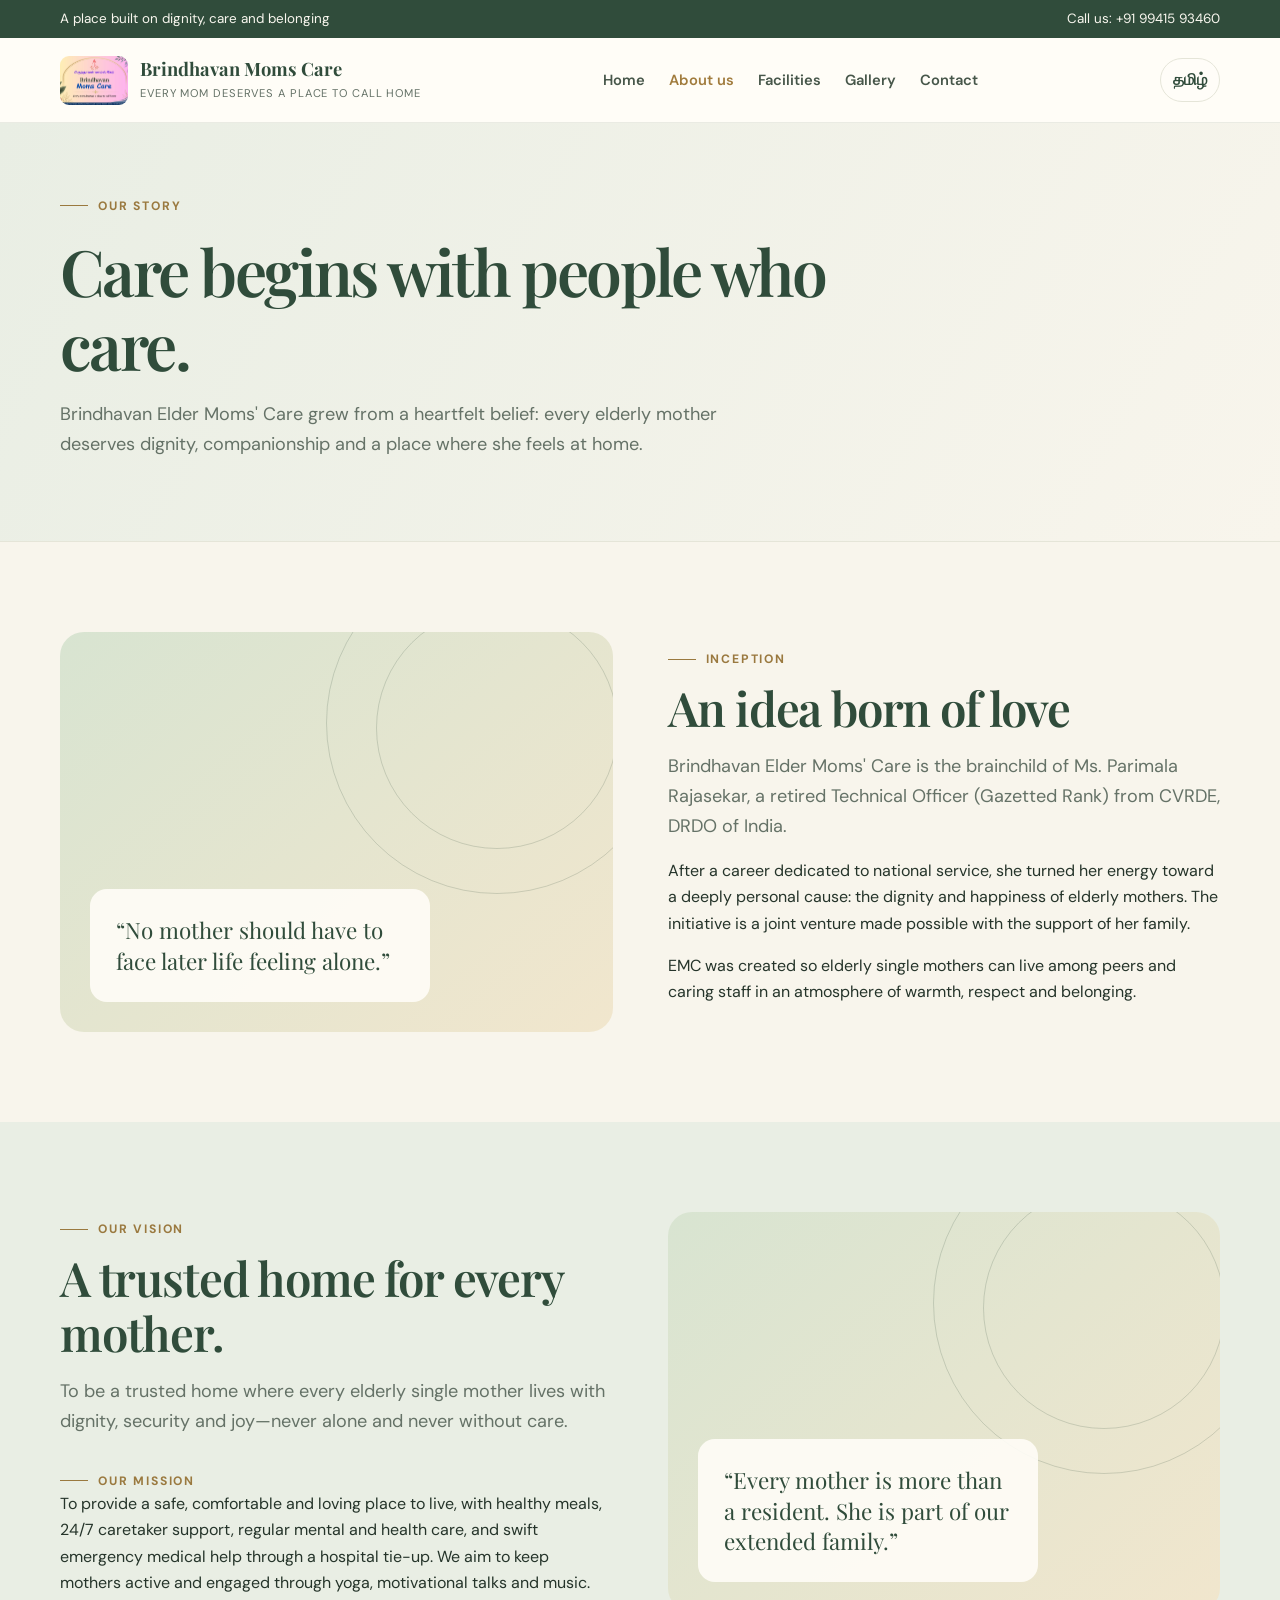
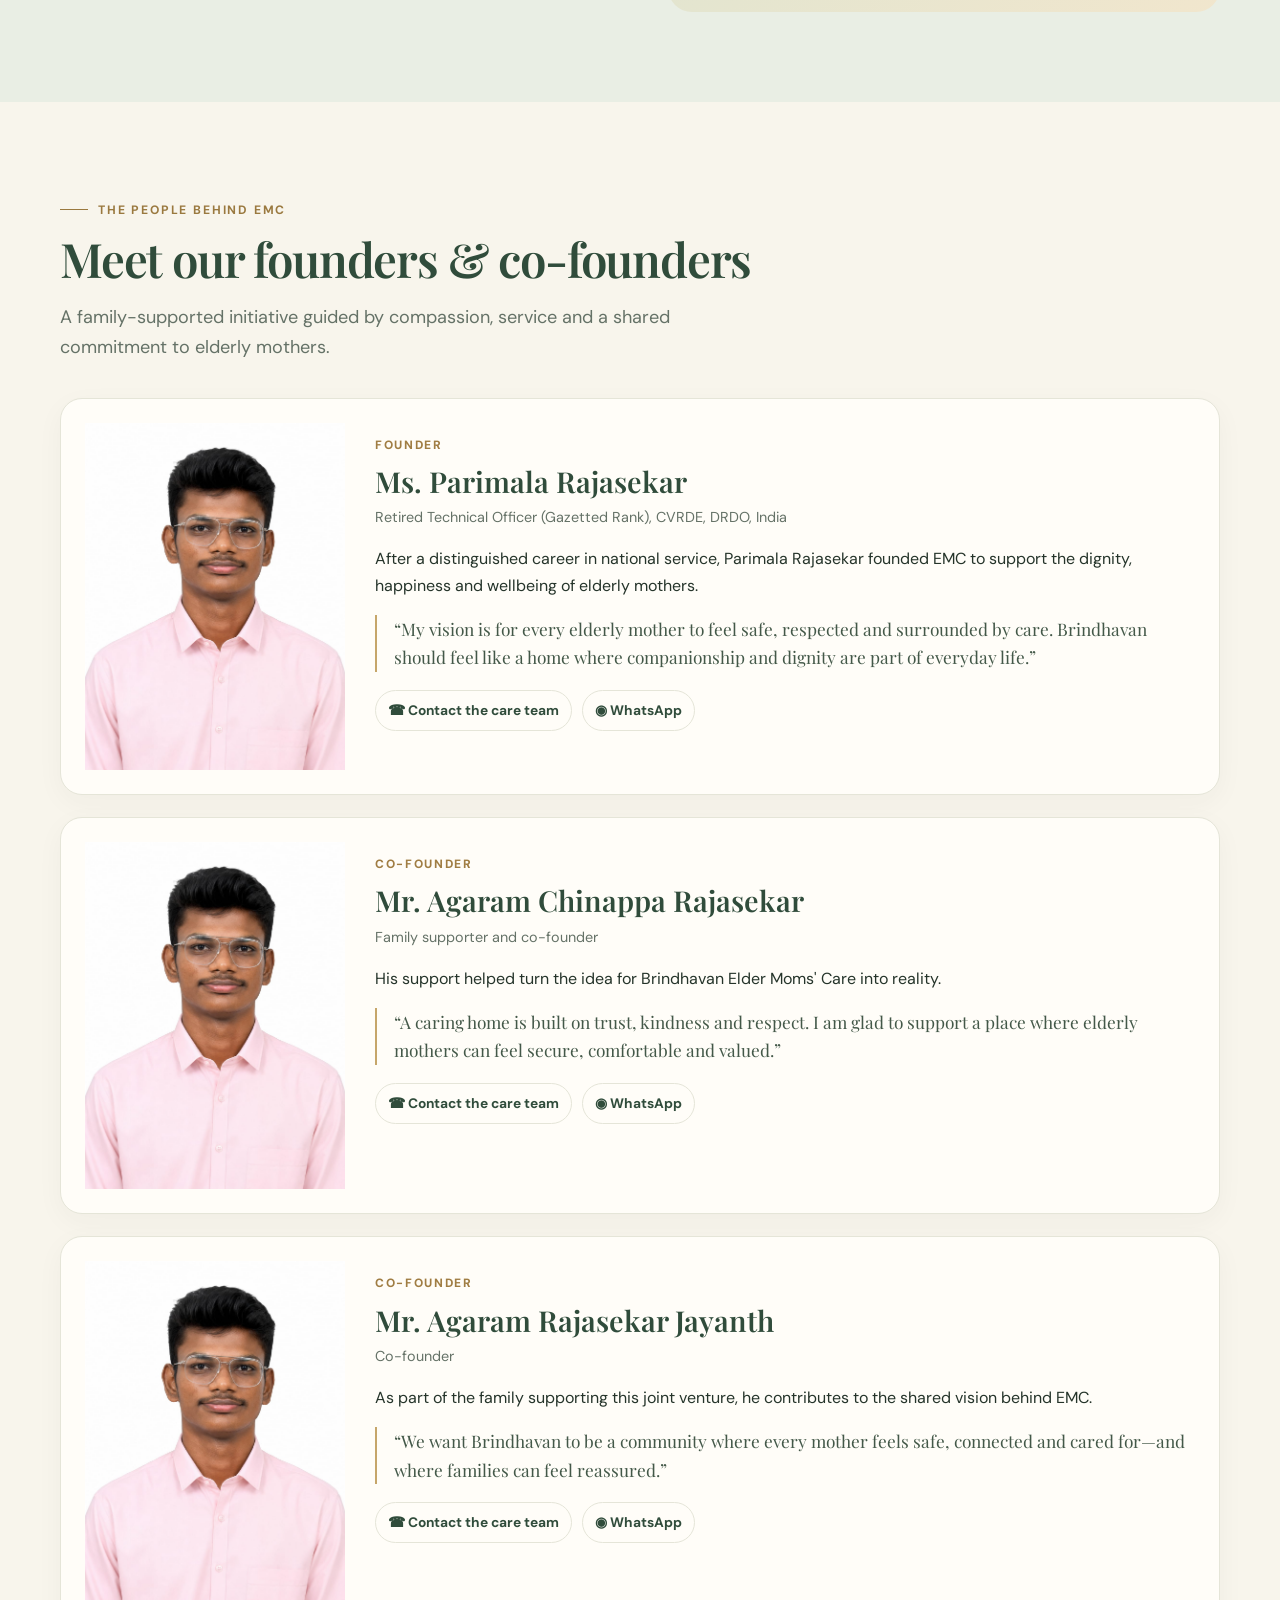
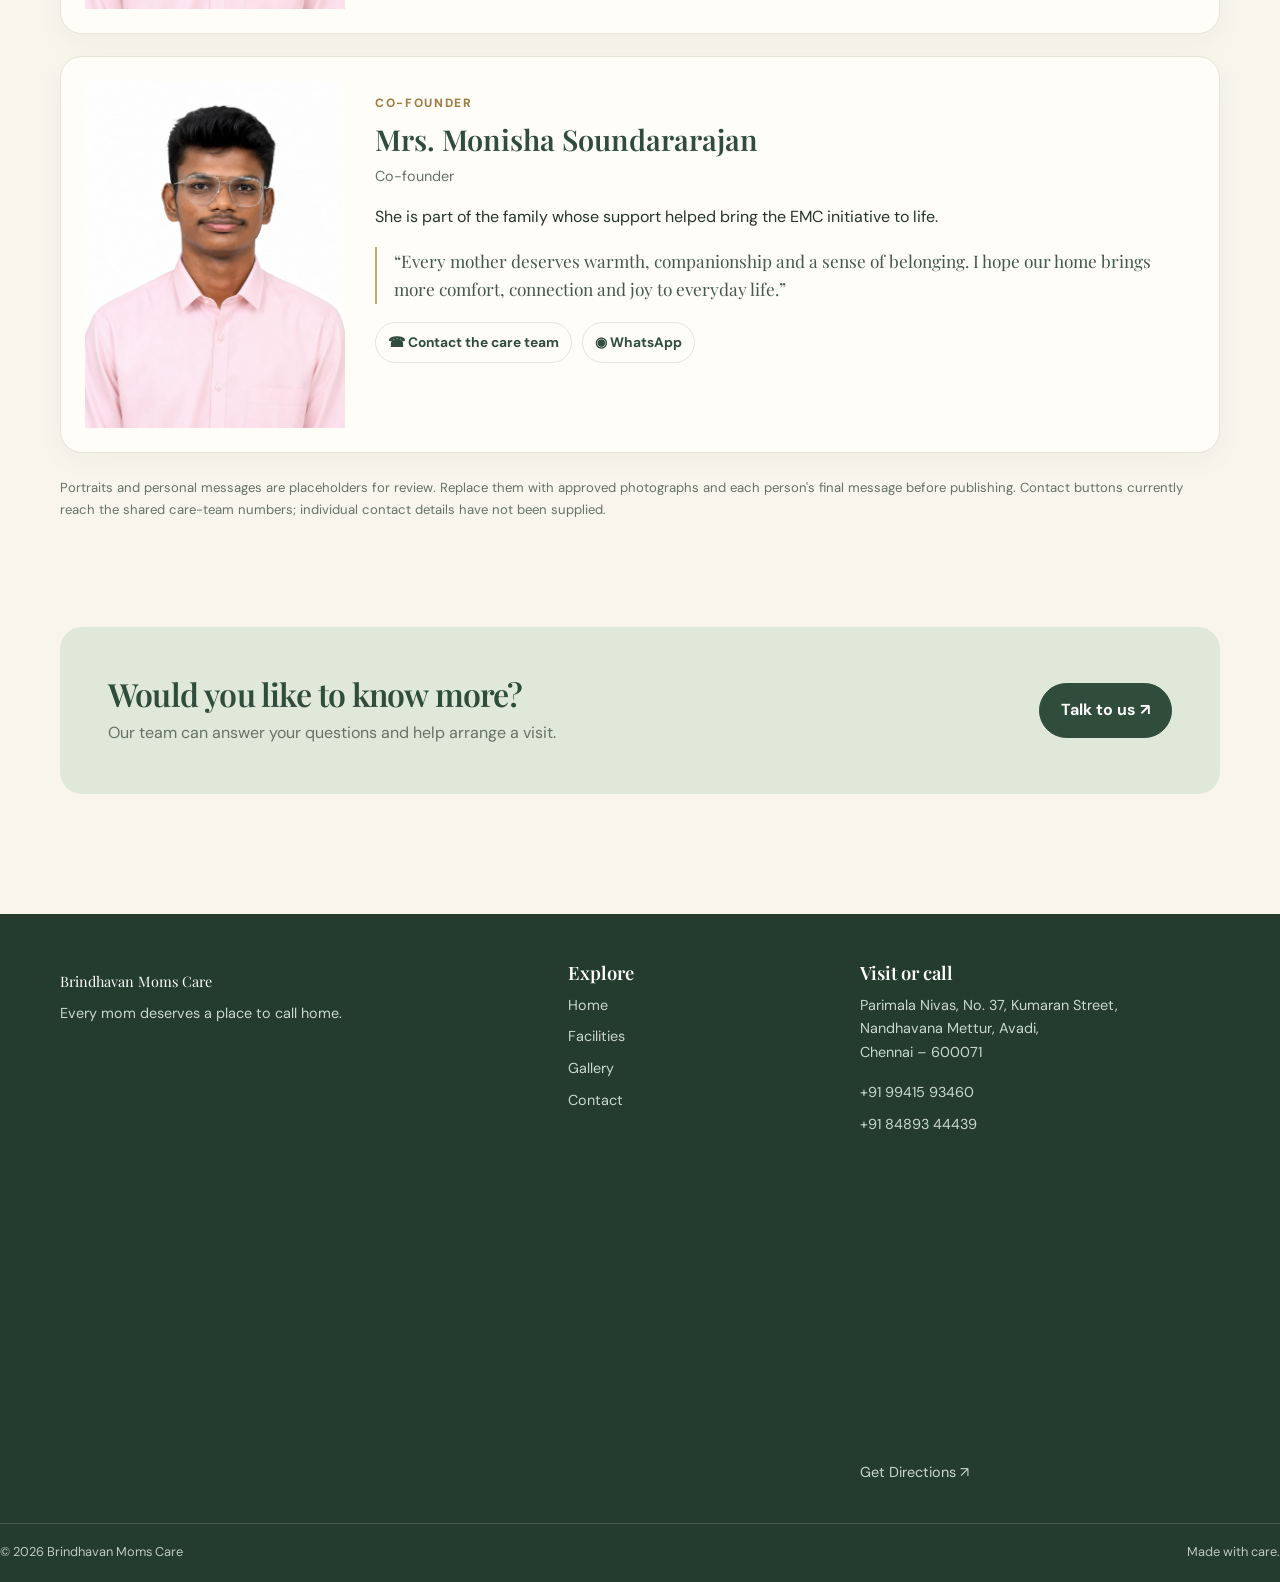
==== commit e899d760: "map" ====
--- a/about.html
+++ b/about.html
@@ -469,6 +469,22 @@
                     <a href="tel:+918489344439">
                         +91 84893 44439
                     </a>
+                    <div class="map-container">
+            <iframe
+                src="https://www.google.com/maps?q=Parimala%20Nivas%2C%20No.%2037%2C%20Kumaran%20Street%2C%20Nandhavana%20Mettur%2C%20Avadi%2C%20Chennai%20600071&amp;output=embed"
+                title="Map showing Brindhavan Moms Care at Parimala Nivas, Avadi, Chennai"
+                width="100%"
+                height="300"
+                style="border:0;"
+                allowfullscreen
+                loading="lazy"
+                referrerpolicy="no-referrer-when-downgrade">
+            </iframe>
+        </div>
+                        <a target="_blank" rel="noopener" href="https://www.google.com/maps/search/?api=1&query=Parimala+Nivas+Kumaran+Street+Nandhavana+Mettur+Avadi+Chennai+600071">
+                            Get Directions ↗
+                        </a>
+                    </div>
                 </div>
             </div>
 
